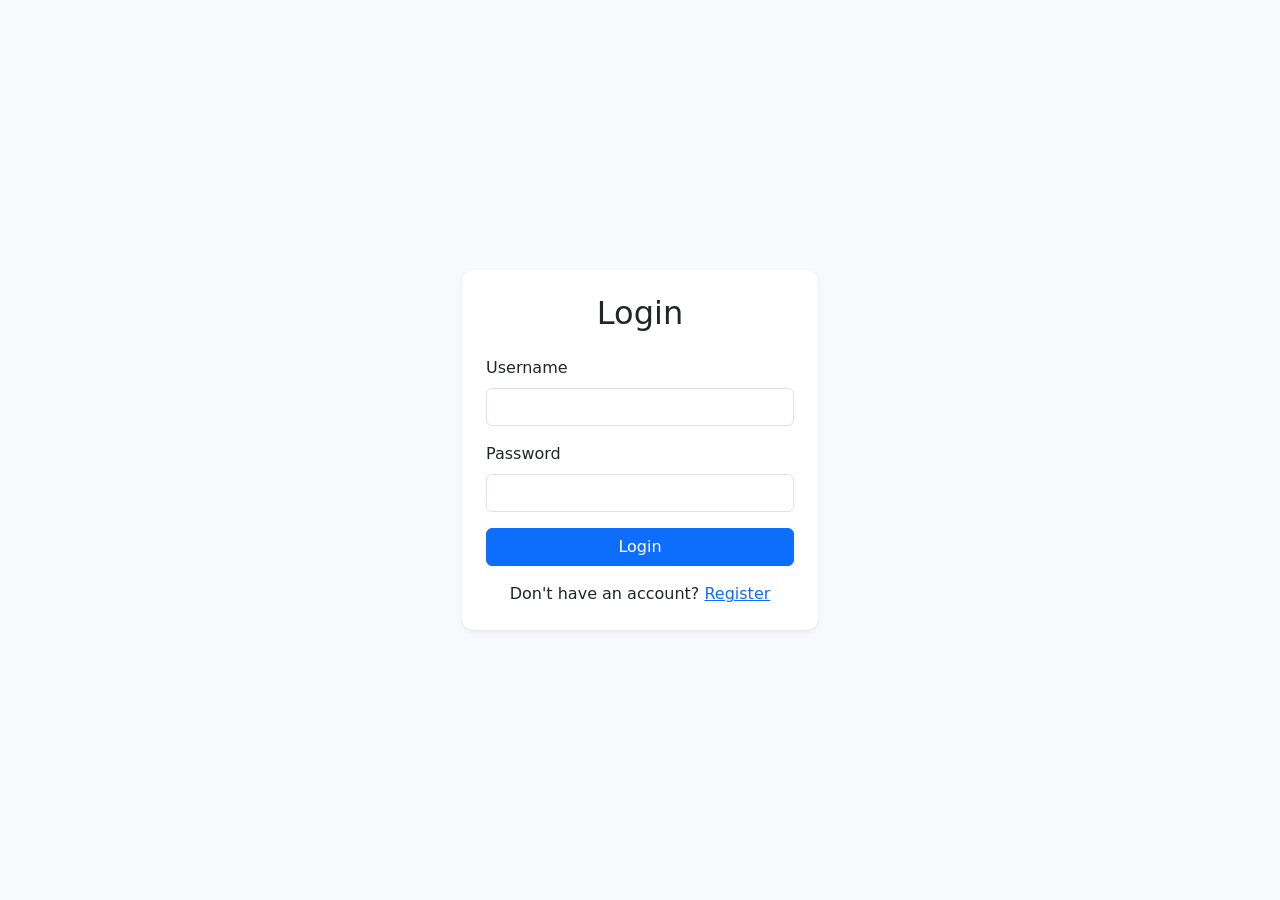
==== login.html @ 1765f501 "Initial project submission" ====
<!DOCTYPE html>
<html lang="en">

<head>
    <meta charset="UTF-8">
    <meta name="viewport" content="width=device-width, initial-scale=1.0">

    <title>Login</title>

    <link
        href="https://cdn.jsdelivr.net/npm/bootstrap@5.3.3/dist/css/bootstrap.min.css"
        rel="stylesheet"
    >
    <link rel="stylesheet" href="css/style.css">
</head>

<body class="bg-light">

    <div class="container">
        <div class="row justify-content-center align-items-center min-vh-100">

            <div class="col-12 col-sm-10 col-md-6 col-lg-4">

                <div class="card shadow-sm">
                    <div class="card-body p-4">

                        <h2 class="text-center mb-4">
                            Login
                        </h2>

                        <div id="loginForm">

                            <div class="mb-3">
                                <label for="username" class="form-label">
                                    Username
                                </label>

                                <input
                                    type="text"
                                    id="username"
                                    class="form-control"
                                    autocomplete="username"
                                >
                            </div>

                            <div class="mb-3">
                                <label for="password" class="form-label">
                                    Password
                                </label>

                                <input
                                    type="password"
                                    id="password"
                                    class="form-control"
                                    autocomplete="current-password"
                                >
                            </div>

                            <button
                                type="button"
                                id="loginBtn"
                                class="btn btn-primary w-100"
                            >
                                Login
                            </button>

                        </div>

                        <div class="text-center mt-3">
                            <span>Don't have an account?</span>
                            <a href="register.html">
                                Register
                            </a>
                        </div>

                    </div>
                </div>

            </div>

        </div>
    </div>

    <script src="https://code.jquery.com/jquery-3.7.1.min.js"></script>
    <script src="js/login.js"></script>

</body>

</html>
---- css/style.css ----
body {
    background-color: #f4f6f9;
}

.card {
    border: none;
    border-radius: 12px;
}
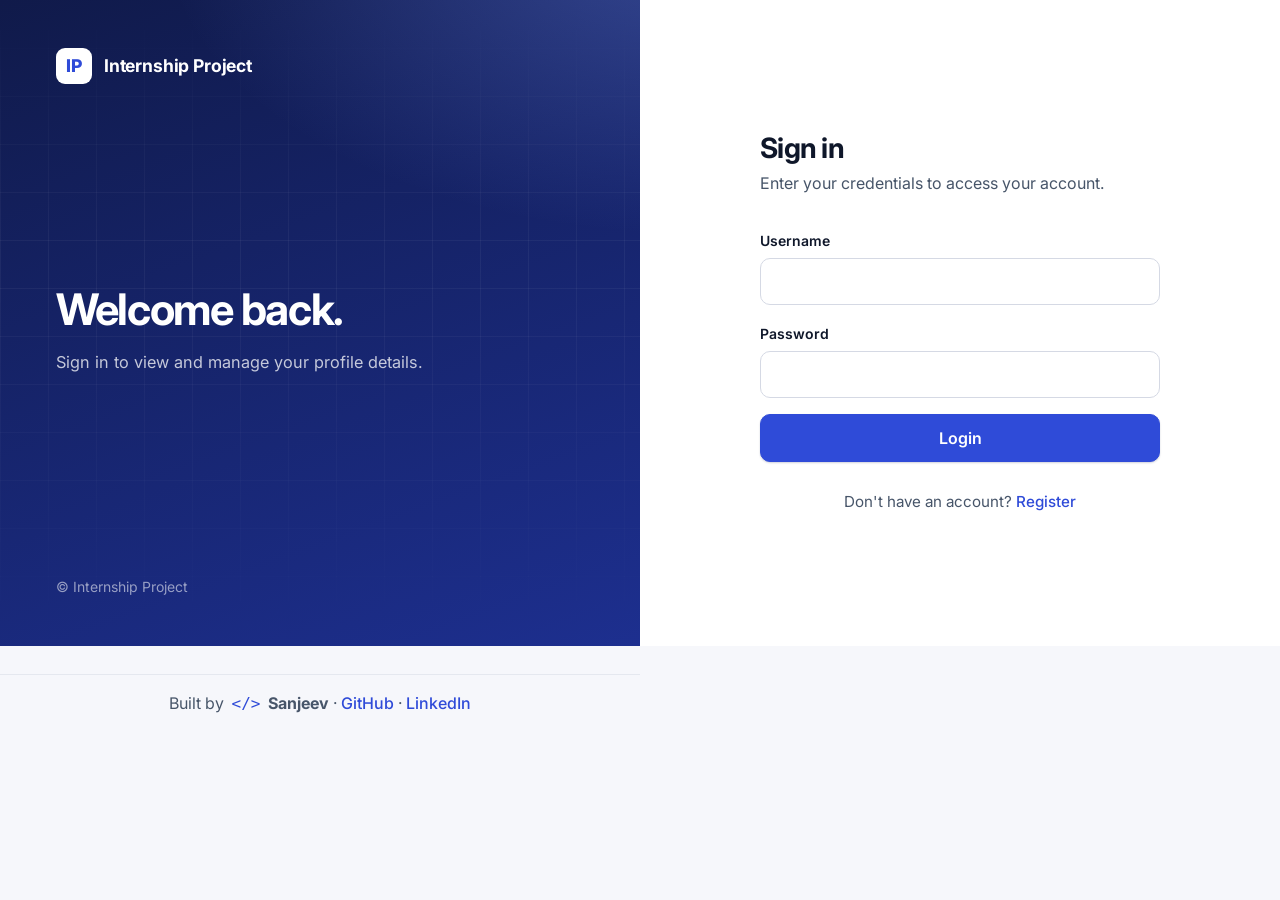
==== commit 230f123f: "Add profile validation and UI updates" ====
--- a/login.html
+++ b/login.html
@@ -11,74 +11,83 @@
         href="https://cdn.jsdelivr.net/npm/bootstrap@5.3.3/dist/css/bootstrap.min.css"
         rel="stylesheet"
     >
+    <link rel="preconnect" href="https://fonts.googleapis.com">
+    <link rel="preconnect" href="https://fonts.gstatic.com" crossorigin>
+    <link href="https://fonts.googleapis.com/css2?family=Inter:wght@400;500;600;700;800&display=swap" rel="stylesheet">
     <link rel="stylesheet" href="css/style.css">
 </head>
 
-<body class="bg-light">
+<body>
 
-    <div class="container">
-        <div class="row justify-content-center align-items-center min-vh-100">
+    <div class="auth-shell">
+        <aside class="auth-aside">
+            <a href="index.html" class="brand"><span class="brand-mark">IP</span>Internship Project</a>
+            <div>
+                <h1>Welcome back.</h1>
+                <p>Sign in to view and manage your profile details.</p>
+            </div>
+            <small>&copy; Internship Project</small>
+        </aside>
 
-            <div class="col-12 col-sm-10 col-md-6 col-lg-4">
+        <main class="auth-main">
+            <div class="auth-box">
 
-                <div class="card shadow-sm">
-                    <div class="card-body p-4">
+                <h2>Sign in</h2>
+                <p class="lead-text">Enter your credentials to access your account.</p>
 
-                        <h2 class="text-center mb-4">
-                            Login
-                        </h2>
+                <div id="loginForm">
 
-                        <div id="loginForm">
+                    <div class="mb-3">
+                        <label for="username" class="form-label">
+                            Username
+                        </label>
 
-                            <div class="mb-3">
-                                <label for="username" class="form-label">
-                                    Username
-                                </label>
+                        <input
+                            type="text"
+                            id="username"
+                            class="form-control"
+                            autocomplete="username"
+                        >
+                    </div>
 
-                                <input
-                                    type="text"
-                                    id="username"
-                                    class="form-control"
-                                    autocomplete="username"
-                                >
-                            </div>
+                    <div class="mb-3">
+                        <label for="password" class="form-label">
+                            Password
+                        </label>
 
-                            <div class="mb-3">
-                                <label for="password" class="form-label">
-                                    Password
-                                </label>
+                        <input
+                            type="password"
+                            id="password"
+                            class="form-control"
+                            autocomplete="current-password"
+                        >
+                    </div>
 
-                                <input
-                                    type="password"
-                                    id="password"
-                                    class="form-control"
-                                    autocomplete="current-password"
-                                >
-                            </div>
+                    <button
+                        type="button"
+                        id="loginBtn"
+                        class="btn btn-primary w-100"
+                    >
+                        Login
+                    </button>
 
-                            <button
-                                type="button"
-                                id="loginBtn"
-                                class="btn btn-primary w-100"
-                            >
-                                Login
-                            </button>
+                </div>
 
-                        </div>
-
-                        <div class="text-center mt-3">
-                            <span>Don't have an account?</span>
-                            <a href="register.html">
-                                Register
-                            </a>
-                        </div>
-
-                    </div>
+                <div class="auth-alt">
+                    <span>Don't have an account?</span>
+                    <a href="register.html">Register</a>
                 </div>
 
             </div>
-
-        </div>
+        </main>
+        <footer class="landing-credit">
+    Built by <span class="code-mark">&lt;/&gt;</span>
+    <strong>Sanjeev</strong>
+    · <a href="https://github.com/SanjeevSB78"
+         target="_blank" rel="noopener noreferrer">GitHub</a>
+    · <a href="https://www.linkedin.com/in/sanjeev-sb-b49b4831a/"
+         target="_blank" rel="noopener noreferrer">LinkedIn</a>
+</footer>
     </div>
 
     <script src="https://code.jquery.com/jquery-3.7.1.min.js"></script>
--- a/css/style.css
+++ b/css/style.css
@@ -1,8 +1,540 @@
+/* ==========================================================================
+   Design tokens
+   ========================================================================== */
+:root {
+    --ink: #0f172a;
+    --ink-soft: #475569;
+    --ink-faint: #94a3b8;
+    --surface: #ffffff;
+    --canvas: #f6f7fb;
+    --line: #e5e8ef;
+    --brand: #2f4bd8;
+    --brand-dark: #2238b0;
+    --brand-tint: #eef1fd;
+    --panel-a: #101a4a;
+    --panel-b: #1d2f8f;
+    --ok: #157347;
+    --ok-tint: #e8f6ee;
+    --bad: #b42318;
+    --bad-tint: #fdecea;
+    --radius: 10px;
+    --font: "Inter", system-ui, -apple-system, "Segoe UI", Roboto, sans-serif;
+}
+
+/* ==========================================================================
+   Base
+   ========================================================================== */
 body {
-    background-color: #f4f6f9;
-}
-
-.card {
-    border: none;
-    border-radius: 12px;
+    font-family: var(--font);
+    background: var(--canvas);
+    color: var(--ink);
+    -webkit-font-smoothing: antialiased;
+    line-height: 1.55;
+}
+
+a {
+    color: var(--brand);
+    font-weight: 500;
+    text-decoration: none;
+}
+
+a:hover {
+    color: var(--brand-dark);
+    text-decoration: underline;
+}
+
+:focus-visible {
+    outline: 3px solid rgba(47, 75, 216, .35);
+    outline-offset: 2px;
+}
+
+/* ==========================================================================
+   Auth pages: split layout (login / register)
+   ========================================================================== */
+.auth-shell {
+    display: grid;
+    grid-template-columns: minmax(0, 1fr) minmax(0, 1fr);
+    min-height: 100vh;
+}
+
+.auth-aside {
+    position: relative;
+    display: flex;
+    flex-direction: column;
+    justify-content: space-between;
+    padding: 48px 56px;
+    color: #fff;
+    background:
+        radial-gradient(900px 500px at 110% -10%, rgba(120, 150, 255, .35), transparent 60%),
+        linear-gradient(160deg, var(--panel-a), var(--panel-b));
+    overflow: hidden;
+}
+
+.auth-aside::after {
+    content: "";
+    position: absolute;
+    inset: 0;
+    background-image: linear-gradient(rgba(255, 255, 255, .05) 1px, transparent 1px),
+                      linear-gradient(90deg, rgba(255, 255, 255, .05) 1px, transparent 1px);
+    background-size: 48px 48px;
+    mask-image: linear-gradient(to bottom, transparent, #000 40%, transparent);
+    -webkit-mask-image: linear-gradient(to bottom, transparent, #000 40%, transparent);
+    pointer-events: none;
+}
+
+.auth-aside > * {
+    position: relative;
+    z-index: 1;
+}
+
+.brand {
+    display: inline-flex;
+    align-items: center;
+    gap: 12px;
+    font-weight: 700;
+    font-size: 1.1rem;
+    letter-spacing: -.01em;
+    color: inherit;
+}
+
+.brand-mark {
+    display: grid;
+    place-items: center;
+    width: 36px;
+    height: 36px;
+    border-radius: 9px;
+    background: #fff;
+    color: var(--brand);
+    font-weight: 800;
+}
+
+.auth-aside h1 {
+    max-width: 14ch;
+    margin: 0 0 16px;
+    font-size: clamp(2rem, 3.4vw, 2.9rem);
+    font-weight: 700;
+    line-height: 1.12;
+    letter-spacing: -.03em;
+}
+
+.auth-aside p {
+    max-width: 42ch;
+    margin: 0;
+    color: rgba(255, 255, 255, .75);
+    font-size: 1.02rem;
+}
+
+.auth-aside small {
+    color: rgba(255, 255, 255, .55);
+}
+
+.auth-main {
+    display: flex;
+    align-items: center;
+    justify-content: center;
+    padding: 40px 24px;
+    background: var(--surface);
+}
+
+.auth-box {
+    width: 100%;
+    max-width: 400px;
+}
+
+.auth-box h2 {
+    margin: 0 0 6px;
+    font-size: 1.75rem;
+    font-weight: 700;
+    letter-spacing: -.025em;
+}
+
+.auth-box .lead-text {
+    margin: 0 0 32px;
+    color: var(--ink-soft);
+}
+
+.auth-alt {
+    margin-top: 28px;
+    text-align: center;
+    color: var(--ink-soft);
+    font-size: .95rem;
+}
+
+/* ==========================================================================
+   Forms
+   ========================================================================== */
+.form-label {
+    margin-bottom: 6px;
+    font-size: .875rem;
+    font-weight: 600;
+    color: var(--ink);
+}
+
+.form-control {
+    padding: 11px 14px;
+    font-size: .975rem;
+    color: var(--ink);
+    background: var(--surface);
+    border: 1px solid #d5d9e4;
+    border-radius: var(--radius);
+    transition: border-color .15s, box-shadow .15s;
+}
+
+.form-control:hover {
+    border-color: #b8bfd0;
+}
+
+.form-control:focus {
+    border-color: var(--brand);
+    box-shadow: 0 0 0 4px rgba(47, 75, 216, .14);
+}
+
+.btn {
+    padding: 11px 18px;
+    font-weight: 600;
+    border-radius: var(--radius);
+    transition: background .15s, border-color .15s, box-shadow .15s;
+}
+
+.btn-primary {
+    --bs-btn-bg: var(--brand);
+    --bs-btn-border-color: var(--brand);
+    --bs-btn-hover-bg: var(--brand-dark);
+    --bs-btn-hover-border-color: var(--brand-dark);
+    --bs-btn-active-bg: var(--brand-dark);
+    --bs-btn-active-border-color: var(--brand-dark);
+    --bs-btn-focus-shadow-rgb: 47, 75, 216;
+    box-shadow: 0 1px 2px rgba(16, 26, 74, .2);
+}
+
+/* Register-page inline message */
+#message:not(.alert) {
+    min-height: 1.4em;
+    font-size: .9rem;
+    font-weight: 500;
+    color: var(--brand);
+}
+
+/* ==========================================================================
+   Profile page
+   ========================================================================== */
+.topbar {
+    position: sticky;
+    top: 0;
+    z-index: 10;
+    background: rgba(255, 255, 255, .92);
+    backdrop-filter: blur(8px);
+    -webkit-backdrop-filter: blur(8px);
+    border-bottom: 1px solid var(--line);
+}
+
+.topbar .container {
+    display: flex;
+    align-items: center;
+    justify-content: space-between;
+    height: 64px;
+}
+
+.topbar .brand {
+    color: var(--ink);
+}
+
+.topbar .brand-mark {
+    background: var(--brand);
+    color: #fff;
+}
+
+.btn-ghost {
+    padding: 8px 16px;
+    font-size: .9rem;
+    color: var(--ink);
+    background: transparent;
+    border: 1px solid #d5d9e4;
+}
+
+.btn-ghost:hover {
+    color: var(--ink);
+    background: var(--canvas);
+    border-color: #b8bfd0;
+}
+
+.page-head {
+    margin-bottom: 28px;
+}
+
+.page-head h2 {
+    margin: 0 0 4px;
+    font-size: 1.75rem;
+    font-weight: 700;
+    letter-spacing: -.025em;
+}
+
+.page-head p {
+    margin: 0;
+    color: var(--ink-soft);
+}
+
+.panel {
+    background: var(--surface);
+    border: 1px solid var(--line);
+    border-radius: 14px;
+    box-shadow: 0 1px 2px rgba(15, 23, 42, .04), 0 12px 32px -16px rgba(15, 23, 42, .12);
+}
+
+.panel-head {
+    padding: 20px 28px;
+    border-bottom: 1px solid var(--line);
+}
+
+.panel-head h3 {
+    margin: 0;
+    font-size: 1.05rem;
+    font-weight: 600;
+}
+
+.panel-head p {
+    margin: 2px 0 0;
+    font-size: .9rem;
+    color: var(--ink-soft);
+}
+
+.panel-body {
+    padding: 28px;
+}
+
+/* Status message (kept compatible with the Bootstrap alert classes the script toggles) */
+.alert {
+    padding: 12px 16px;
+    font-size: .92rem;
+    font-weight: 500;
+    border: 1px solid transparent;
+    border-radius: var(--radius);
+}
+
+.alert-info {
+    color: var(--brand-dark);
+    background: var(--brand-tint);
+    border-color: #d5dcfa;
+}
+
+.alert-success {
+    color: var(--ok);
+    background: var(--ok-tint);
+    border-color: #c4e6d3;
+}
+
+.alert-danger {
+    color: var(--bad);
+    background: var(--bad-tint);
+    border-color: #f6cbc6;
+}
+
+/* ==========================================================================
+   Responsive
+   ========================================================================== */
+@media (max-width: 900px) {
+    .auth-shell {
+        grid-template-columns: 1fr;
+    }
+
+    .auth-aside {
+        padding: 28px 24px;
+        gap: 28px;
+    }
+
+    .auth-aside h1 {
+        max-width: none;
+        font-size: 1.7rem;
+    }
+
+    .auth-aside small {
+        display: none;
+    }
+
+    .auth-main {
+        align-items: flex-start;
+        padding: 36px 20px 48px;
+    }
+}
+
+@media (max-width: 576px) {
+    .panel-head,
+    .panel-body {
+        padding: 20px;
+    }
+}
+
+@media (prefers-reduced-motion: reduce) {
+    * {
+        transition: none !important;
+    }
+}
+/* Landing page */
+.landing-body {
+    min-height: 100vh;
+    display: grid;
+    place-items: center;
+    padding: 28px 16px;
+    background: #f5f6f8;
+}
+
+.landing-card {
+    width: min(100%, 800px);
+    padding: clamp(28px, 7vw, 80px);
+    background: #fff;
+    border: 1px solid #edf0f3;
+    border-radius: 14px;
+    box-shadow: 0 2px 6px rgba(15, 23, 42, .08);
+}
+
+.landing-top {
+    display: flex;
+    align-items: center;
+    justify-content: space-between;
+    gap: 20px;
+    margin-bottom: 24px;
+}
+
+.landing-badge {
+    padding: 5px 10px;
+    border-radius: 7px;
+    background: #202428;
+    color: #fff;
+    font-size: .82rem;
+    font-weight: 700;
+}
+
+.landing-socials {
+    display: flex;
+    gap: 20px;
+}
+
+.landing-socials a {
+    color: var(--ink-soft);
+}
+
+.landing-card h1 {
+    margin: 0 0 10px;
+    font-size: clamp(1.8rem, 5vw, 2.3rem);
+    font-weight: 700;
+}
+
+.landing-intro {
+    margin-bottom: 28px;
+    color: var(--ink-soft);
+}
+
+.technical-overview {
+    margin-bottom: 28px;
+    padding: 20px;
+    border-radius: 10px;
+    background: #f6f7f8;
+}
+
+.technical-overview h2 {
+    margin-bottom: 12px;
+    font-size: 1.05rem;
+}
+
+.technical-overview ul {
+    display: grid;
+    gap: 8px;
+    margin: 0;
+    padding-left: 20px;
+    color: var(--ink-soft);
+}
+
+.landing-actions {
+    display: grid;
+    grid-template-columns: 1fr 1fr;
+    gap: 10px;
+}
+
+.landing-button {
+    display: block;
+    padding: 12px 18px;
+    border: 1px solid #202428;
+    border-radius: 8px;
+    text-align: center;
+    font-weight: 600;
+}
+
+.landing-button-primary {
+    background: #111;
+    color: #fff;
+}
+
+.landing-button-primary:hover {
+    background: #30343a;
+    color: #fff;
+}
+
+.landing-button-secondary {
+    background: #fff;
+    color: #111;
+}
+
+.landing-button-secondary:hover {
+    background: #f5f6f8;
+    color: #111;
+}
+
+.landing-credit {
+    margin-top: 28px;
+    padding-top: 16px;
+    border-top: 1px solid var(--line);
+    color: var(--ink-soft);
+    text-align: center;
+}
+
+.code-mark {
+    margin: 0 4px;
+    color: var(--brand);
+    font-family: monospace;
+}
+
+@media (max-width: 520px) {
+    .landing-top {
+        align-items: flex-start;
+        flex-direction: column;
+    }
+
+    .landing-actions {
+        grid-template-columns: 1fr;
+    }
+}
+.password-wrap {
+    position: relative;
+}
+
+.password-wrap .form-control {
+    padding-right: 48px;
+}
+
+.password-toggle {
+    position: absolute;
+    top: 50%;
+    right: 12px;
+    display: grid;
+    place-items: center;
+    padding: 4px;
+    border: 0;
+    background: transparent;
+    color: var(--ink-soft);
+    cursor: pointer;
+    transform: translateY(-50%);
+}
+
+.password-toggle:hover {
+    color: var(--brand);
+}
+
+.password-toggle svg {
+    width: 21px;
+    height: 21px;
+    fill: none;
+    stroke: currentColor;
+    stroke-width: 1.8;
+    stroke-linecap: round;
+    stroke-linejoin: round;
 }
